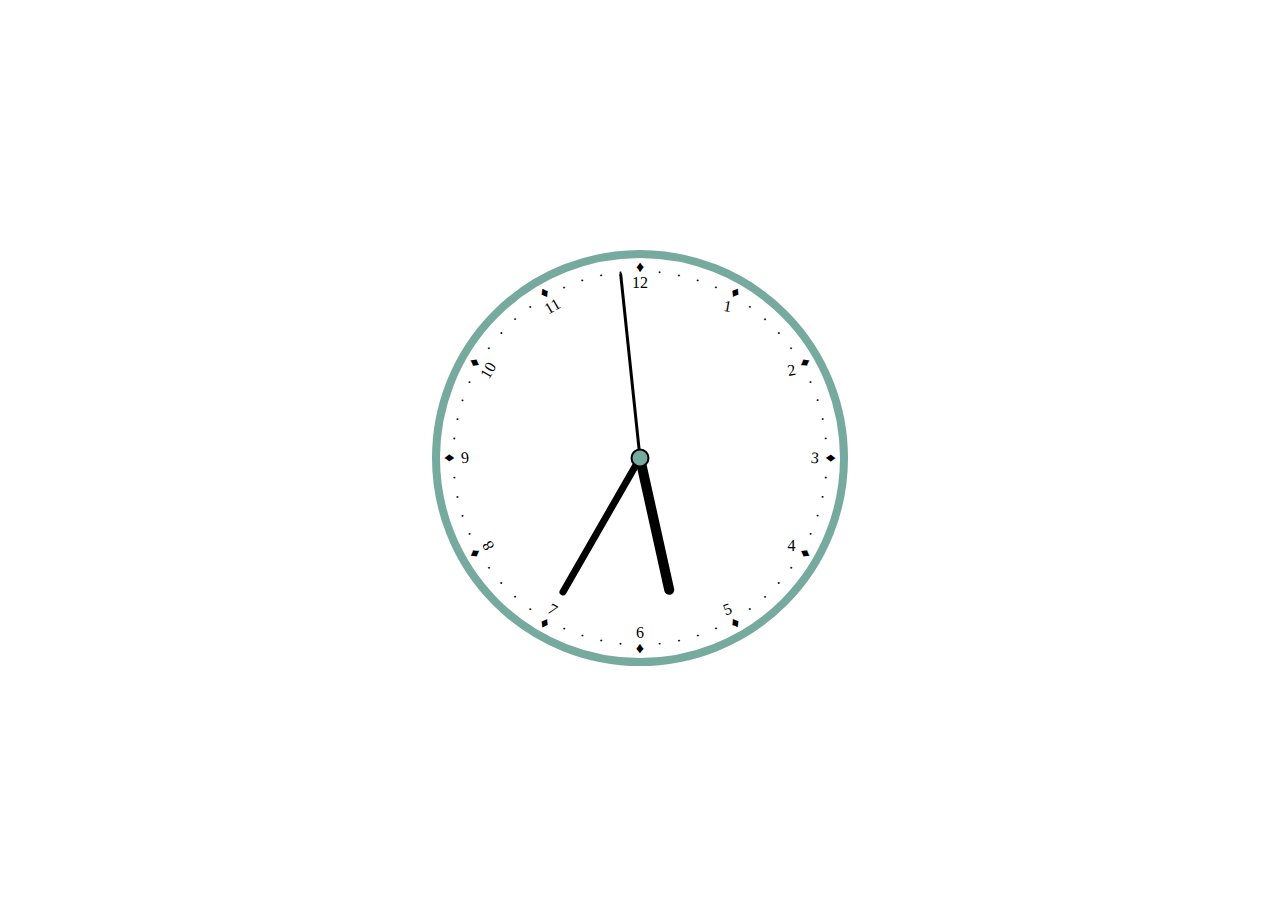
==== klock.html @ ca567ad1 "update klock files" ====
<!DOCTYPE html>
<html lang="en">
<head>
    <meta charset="UTF-8">
    <meta name="viewport" content="width=device-width, initial-scale=1.0">
    <meta http-equiv="X-UA-Compatible" content="ie=edge">
    <title>Document</title>
    <link rel="stylesheet" href="klock.css">
</head>
<body>
    <div class="clockContainer">
        
        <div class="clock">

                <!-- the clock hands (not really actual hands)-->
                <div class="hand hourHand" data-hour-hand ></div>
                <div class="hand minuteHand" data-minute-hand ></div>
                <div class="hand secondHand" data-second-hand ></div>
        
                <!-- the 12 clock numbers 1 through 12 -->
                <div class="numbers number1"><p class="flipNumber1">1</p></div>
                <div class="numbers number2"><p class="flipNumber2">2</p></div>
                <div class="numbers number3"><p class="flipNumber3">3</p></div>
                <div class="numbers number4"><p class="flipNumber4">4</p></div>
                <div class="numbers number5"><p class="flipNumber5">5</p></div>
                <div class="numbers number6"><p class="flipNumber6">6</p></div>
                <div class="numbers number7"><p class="flipNumber7">7</p></div>
                <div class="numbers number8"><p class="flipNumber8">8</p></div>
                <div class="numbers number9"><p class="flipNumber9">9</p></div>
                <div class="numbers number10"><p class="flipNumber10">10</p></div>
                <div class="numbers number11"><p class="flipNumber11">11</p></div>
                <div class="numbers number12"><p class="flipNumber12">12</p></div>
        
        
                <!-- the litte dots between each number, and yes there is 60 of them-->
                <div class="dots dot1">.</div>
                <div class="dots dot2">.</div>
                <div class="dots dot3">.</div>
                <div class="dots dot4">.</div>
                <div class="dots dot5">♦</div>
                <div class="dots dot6">.</div>
                <div class="dots dot7">.</div>
                <div class="dots dot8">.</div>
                <div class="dots dot9">.</div>
                <div class="dots dot10">♦</div>
                <div class="dots dot11">.</div>
                <div class="dots dot12">.</div>
                <div class="dots dot13">.</div>
                <div class="dots dot14">.</div>
                <div class="dots dot15">♦</div>
                <div class="dots dot16">.</div>
                <div class="dots dot17">.</div>
                <div class="dots dot18">.</div>
                <div class="dots dot19">.</div>
                <div class="dots dot20">♦</div>
                <div class="dots dot21">.</div>
                <div class="dots dot22">.</div>
                <div class="dots dot23">.</div>
                <div class="dots dot24">.</div>
                <div class="dots dot25">♦</div>
                <div class="dots dot26">.</div>
                <div class="dots dot27">.</div>
                <div class="dots dot28">.</div>
                <div class="dots dot29">.</div>
                <div class="dots dot30">♦</div>
                <div class="dots dot31">.</div>
                <div class="dots dot32">.</div>
                <div class="dots dot33">.</div>
                <div class="dots dot34">.</div>
                <div class="dots dot35">♦</div>
                <div class="dots dot36">.</div>
                <div class="dots dot37">.</div>
                <div class="dots dot38">.</div>
                <div class="dots dot39">.</div>
                <div class="dots dot40">♦</div>
                <div class="dots dot41">.</div>
                <div class="dots dot42">.</div>
                <div class="dots dot43">.</div>
                <div class="dots dot44">.</div>
                <div class="dots dot45">♦</div>
                <div class="dots dot46">.</div>
                <div class="dots dot47">.</div>
                <div class="dots dot48">.</div>
                <div class="dots dot49">.</div>
                <div class="dots dot50">♦</div>
                <div class="dots dot51">.</div>
                <div class="dots dot52">.</div>
                <div class="dots dot53">.</div>
                <div class="dots dot54">.</div>
                <div class="dots dot55">♦</div>
                <div class="dots dot56">.</div>
                <div class="dots dot57">.</div>
                <div class="dots dot58">.</div>
                <div class="dots dot59">.</div>
                <div class="dots dot60">♦</div>
            </div>
    </div>


      <script src="klock.js"></script>
      <!-- this project was inspired by WebDevSimplified and I used his Javascript Code for this -->
</body>
</html>
---- klock.css ----
body {
  overflow: hidden;
}

.clockContainer {
    display: flex;
    justify-content: center;
    align-items: center;
    min-height: 100vh;
  }
  
  .clock {
    position: relative;
    width: 400px;
    height: 400px;
    border: 8px solid  #76AA9E;
    border-radius: 50%;

 
  }

  /* the code for the hand class */

.hand {
    --rotation: 0;
    position: absolute;
    bottom: 50%;
    left: 50%;
    border-top-left-radius: 10px;
    border-top-right-radius: 10px;
    transform-origin: bottom;
    z-index: 10;
    transform: translateX(-50%) rotate(calc(var(--rotation) * 1deg));
  }
  

  /* the Properties for the little circle in the middle */
  .clock::after {
    content: '';
    position: absolute;
    background-color:  #76AA9E;
    border: 2px solid black;
    border-radius: 50%;
    z-index: 100;
    width: 15px;
    height: 15px;
    top: 50%;
    left: 50%;
    transform: translate(-50%, -50%);
  
  }
  

  /* the properties for the three hands */
.secondHand {
    width: 3px;
    height: 46.5%;
    background-color: black;
  }
  
.minuteHand {
    width: 7px;
    height: 39.5%;
    background-color:  black;
  }
  
.hourHand {
    width: 10px;
    height: 35%;
    background-color:  black;
  }
  
  
.numbers {
    --rotation: 0;
    position: absolute;
    width: 100%;
    height: 100%;
    text-align: center;
    transform: rotate(var(--rotation));
    font-size: 1em;
  }
  /* this rotates all the numbers around the clock */

  .number1 { --rotation: 30deg; }
  .number2 { --rotation: 60deg; }
  .number3 { --rotation: 90deg; }
  .number4 { --rotation: 120deg; }
  .number5 { --rotation: 150deg; }
  .number6 { --rotation: 180deg; }
  .number7 { --rotation: 210deg; }
  .number8 { --rotation: 240deg; }
  .number9 { --rotation: 270deg; }
  .number10 { --rotation: 300deg; }
  .number11 { --rotation: 330deg; }

/* this rotates the number to appear upright and look good to the eyes */
.flipNumber1 { transform: rotate(-20deg);}
.flipNumber2 { transform: rotate(-70deg);}
.flipNumber3 { transform: rotate(-85deg);}
.flipNumber4 { transform: rotate(-120deg);}
.flipNumber5 { transform: rotate(-170deg);}
.flipNumber6 { transform: rotate(-180deg);}
.flipNumber7 { transform: rotate(-180deg);}
.flipNumber9 { transform: rotate(85deg);}


/* this is for the little dots in between the numbers.I thought it was cool because real clocks have them*/

  .dots {
    --rotation: 0;
    transform: rotate(var(--rotation));
    text-align: center;
    width: 400px;
    height: 400px;
    position: absolute;


}
 /* this rotates the little dots around the clock */
.dot1 {--rotation: 6deg;}
.dot2 {--rotation: 12deg;}
.dot3 {--rotation: 18deg;}
.dot4 {--rotation: 24deg;}
.dot5 {--rotation: 30deg; font-weight: bold;}
.dot6 {--rotation: 36deg;}
.dot7 {--rotation: 42deg;}
.dot8 {--rotation: 48deg;}
.dot9 {--rotation: 54deg;}
.dot10 {--rotation: 60deg;font-weight: bold;}
.dot11 {--rotation: 66deg;}
.dot12 {--rotation: 72deg;}
.dot13 {--rotation: 78deg;}
.dot14 {--rotation: 84deg;}
.dot15 {--rotation: 90deg; font-weight: bold;}
.dot16 {--rotation: 96deg;}
.dot17 {--rotation: 102deg;}
.dot18 {--rotation: 108deg;}
.dot19 {--rotation: 114deg ;}
.dot20 {--rotation: 120deg; font-weight: bold;}
.dot21 {--rotation: 126deg;}
.dot22 {--rotation: 132deg;}
.dot23 {--rotation: 138deg;}
.dot24 {--rotation: 144deg;}
.dot25 {--rotation: 150deg; font-weight: bold;}
.dot26 {--rotation: 156deg;}
.dot27 {--rotation: 162deg;}
.dot28 {--rotation: 168deg;}
.dot29 {--rotation: 174deg;}
.dot30 {--rotation: 180deg; font-weight: bold;}
.dot31 {--rotation: 186deg;}
.dot32 {--rotation: 192deg;}
.dot33 {--rotation: 198deg;}
.dot34 {--rotation: 204deg;}
.dot35 {--rotation: 210deg; font-weight: bold;}
.dot36 {--rotation: 216deg;}
.dot37 {--rotation: 222deg;}
.dot38 {--rotation: 228deg;}
.dot39 {--rotation: 234deg;}
.dot40 {--rotation: 240deg; font-weight: bold;}
.dot41 {--rotation: 246deg;}
.dot42 {--rotation: 252deg;}
.dot43 {--rotation: 258deg;}
.dot44 {--rotation: 264deg;}
.dot45 {--rotation: 270deg; font-weight: bold;}
.dot46 {--rotation: 276deg;}
.dot47 {--rotation: 282deg;}
.dot48 {--rotation: 288deg;}
.dot49 {--rotation: 294deg;}
.dot50 {--rotation: 300deg; font-weight: bold;}
.dot51 {--rotation: 306deg;}
.dot52 {--rotation: 312deg;}
.dot53 {--rotation: 318deg;}
.dot54 {--rotation: 324deg;}
.dot55 {--rotation: 330deg; font-weight: bold;}
.dot56 {--rotation: 336deg;}
.dot57 {--rotation: 342deg;}
.dot58 {--rotation: 348deg;}
.dot59 {--rotation: 354deg;}
.dot60 {--rotation: 360deg; font-weight: bold;}
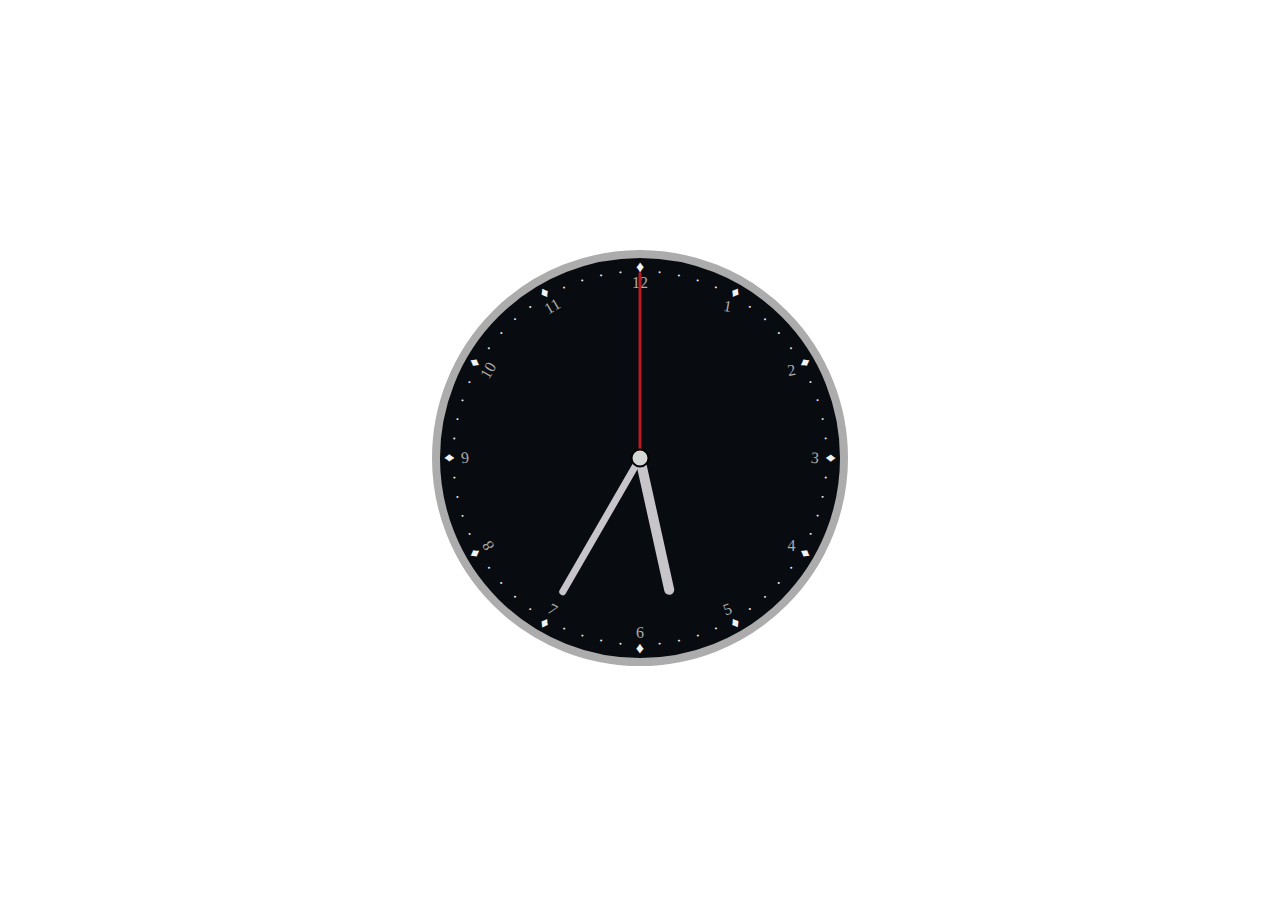
==== commit 319a258b: "changed project color palette updated the html and css files" ====
--- a/klock.html
+++ b/klock.html
@@ -37,62 +37,62 @@
                 <div class="dots dot2">.</div>
                 <div class="dots dot3">.</div>
                 <div class="dots dot4">.</div>
-                <div class="dots dot5">♦</div>
+                <div class="dots dot5 daimond">♦</div>
                 <div class="dots dot6">.</div>
                 <div class="dots dot7">.</div>
                 <div class="dots dot8">.</div>
                 <div class="dots dot9">.</div>
-                <div class="dots dot10">♦</div>
+                <div class="dots dot10 daimond">♦</div>
                 <div class="dots dot11">.</div>
                 <div class="dots dot12">.</div>
                 <div class="dots dot13">.</div>
                 <div class="dots dot14">.</div>
-                <div class="dots dot15">♦</div>
+                <div class="dots dot15 daimond">♦</div>
                 <div class="dots dot16">.</div>
                 <div class="dots dot17">.</div>
                 <div class="dots dot18">.</div>
                 <div class="dots dot19">.</div>
-                <div class="dots dot20">♦</div>
+                <div class="dots dot20 daimond">♦</div>
                 <div class="dots dot21">.</div>
                 <div class="dots dot22">.</div>
                 <div class="dots dot23">.</div>
                 <div class="dots dot24">.</div>
-                <div class="dots dot25">♦</div>
+                <div class="dots dot25 daimond">♦</div>
                 <div class="dots dot26">.</div>
                 <div class="dots dot27">.</div>
                 <div class="dots dot28">.</div>
                 <div class="dots dot29">.</div>
-                <div class="dots dot30">♦</div>
+                <div class="dots dot30 daimond">♦</div>
                 <div class="dots dot31">.</div>
                 <div class="dots dot32">.</div>
                 <div class="dots dot33">.</div>
                 <div class="dots dot34">.</div>
-                <div class="dots dot35">♦</div>
+                <div class="dots dot35 daimond">♦</div>
                 <div class="dots dot36">.</div>
                 <div class="dots dot37">.</div>
                 <div class="dots dot38">.</div>
                 <div class="dots dot39">.</div>
-                <div class="dots dot40">♦</div>
+                <div class="dots dot40 daimond">♦</div>
                 <div class="dots dot41">.</div>
                 <div class="dots dot42">.</div>
                 <div class="dots dot43">.</div>
                 <div class="dots dot44">.</div>
-                <div class="dots dot45">♦</div>
+                <div class="dots dot45 daimond">♦</div>
                 <div class="dots dot46">.</div>
                 <div class="dots dot47">.</div>
                 <div class="dots dot48">.</div>
                 <div class="dots dot49">.</div>
-                <div class="dots dot50">♦</div>
+                <div class="dots dot50 daimond">♦</div>
                 <div class="dots dot51">.</div>
                 <div class="dots dot52">.</div>
                 <div class="dots dot53">.</div>
                 <div class="dots dot54">.</div>
-                <div class="dots dot55">♦</div>
+                <div class="dots dot55 daimond">♦</div>
                 <div class="dots dot56">.</div>
                 <div class="dots dot57">.</div>
                 <div class="dots dot58">.</div>
                 <div class="dots dot59">.</div>
-                <div class="dots dot60">♦</div>
+                <div class="dots dot60 daimond">♦</div>
             </div>
     </div>
 
--- a/klock.css
+++ b/klock.css
@@ -8,13 +8,15 @@
     justify-content: center;
     align-items: center;
     min-height: 100vh;
+
   }
   
   .clock {
     position: relative;
     width: 400px;
     height: 400px;
-    border: 8px solid  #76AA9E;
+    border: 8px solid  #acacac;
+    background-color: #080B0F;
     border-radius: 50%;
 
  
@@ -39,7 +41,7 @@
   .clock::after {
     content: '';
     position: absolute;
-    background-color:  #76AA9E;
+    background-color:  #D3D6D5;
     border: 2px solid black;
     border-radius: 50%;
     z-index: 100;
@@ -56,19 +58,19 @@
 .secondHand {
     width: 3px;
     height: 46.5%;
-    background-color: black;
+    background-color: #B91A22;
   }
   
 .minuteHand {
     width: 7px;
     height: 39.5%;
-    background-color:  black;
+    background-color:  #C8C5CA;
   }
   
 .hourHand {
     width: 10px;
     height: 35%;
-    background-color:  black;
+    background-color:  #C8C5CA;
   }
   
   
@@ -80,6 +82,7 @@
     text-align: center;
     transform: rotate(var(--rotation));
     font-size: 1em;
+    color: #acacac;
   }
   /* this rotates all the numbers around the clock */
 
@@ -115,6 +118,7 @@
     width: 400px;
     height: 400px;
     position: absolute;
+    color: #F3F3F3;
 
 
 }
